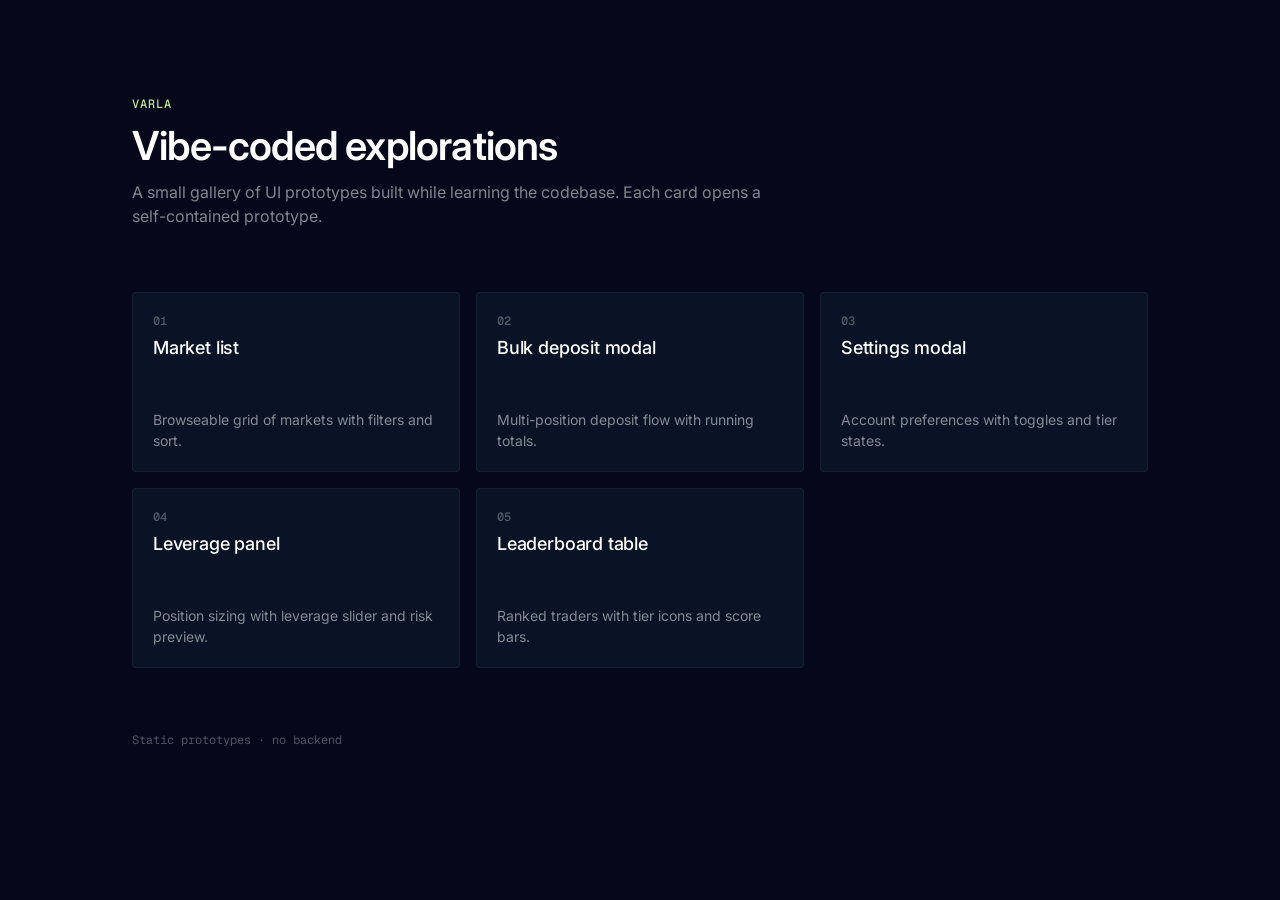
==== index.html @ 8a35f6c6 "Add files via upload" ====
<!DOCTYPE html>
<html lang="en">
  <head>
    <meta charset="UTF-8" />
    <meta name="viewport" content="width=device-width, initial-scale=1.0" />
    <title>Varla — Explorations</title>
    <link rel="preconnect" href="https://fonts.googleapis.com" />
    <link rel="preconnect" href="https://fonts.gstatic.com" crossorigin />
    <link
      href="https://fonts.googleapis.com/css2?family=Inter:wght@400;500;600&family=Geist+Mono:wght@400;500&display=swap"
      rel="stylesheet"
    />
    <link rel="stylesheet" href="hub.css" />
  </head>
  <body>
    <main class="hub">
      <header class="hub__header">
        <p class="hub__eyebrow">Varla</p>
        <h1 class="hub__title">Vibe-coded explorations</h1>
        <p class="hub__subtitle">
          A small gallery of UI prototypes built while learning the codebase.
          Each card opens a self-contained prototype.
        </p>
      </header>

      <ul class="hub__grid">
        <li>
          <a class="card" href="market-list/">
            <span class="card__index">01</span>
            <span class="card__name">Market list</span>
            <span class="card__desc">
              Browseable grid of markets with filters and sort.
            </span>
          </a>
        </li>
        <li>
          <a class="card" href="deposit-modal/">
            <span class="card__index">02</span>
            <span class="card__name">Bulk deposit modal</span>
            <span class="card__desc">
              Multi-position deposit flow with running totals.
            </span>
          </a>
        </li>
        <li>
          <a class="card" href="settings-modal/">
            <span class="card__index">03</span>
            <span class="card__name">Settings modal</span>
            <span class="card__desc">
              Account preferences with toggles and tier states.
            </span>
          </a>
        </li>
        <li>
          <a class="card" href="leverage-position/">
            <span class="card__index">04</span>
            <span class="card__name">Leverage panel</span>
            <span class="card__desc">
              Position sizing with leverage slider and risk preview.
            </span>
          </a>
        </li>
        <li>
          <a class="card" href="leaderboard-list/">
            <span class="card__index">05</span>
            <span class="card__name">Leaderboard table</span>
            <span class="card__desc">
              Ranked traders with tier icons and score bars.
            </span>
          </a>
        </li>
      </ul>

      <footer class="hub__footer">
        <span>Static prototypes · no backend</span>
      </footer>
    </main>
  </body>
</html>
---- hub.css ----
:root {
  --page-bg: #04081a;
  --base-special: #091325;
  --primary-special: #0c1931;

  --text-primary: #ffffff;
  --text-secondary: rgba(255, 255, 255, 0.5);
  --text-tertiary: rgba(255, 255, 255, 0.3);

  --accent-green-lime: #c3e382;
  --brand-blue-300: #7aa9ff;

  --alpha-white-800: rgba(255, 255, 255, 0.1);
  --alpha-white-900: rgba(255, 255, 255, 0.05);

  --font-sans: "Inter", system-ui, sans-serif;
  --font-mono: "Geist Mono", ui-monospace, monospace;
}

*,
*::before,
*::after {
  box-sizing: border-box;
}

html,
body {
  margin: 0;
  padding: 0;
  min-height: 100%;
}

body {
  font-family: var(--font-sans);
  background: var(--page-bg);
  color: var(--text-primary);
  -webkit-font-smoothing: antialiased;
  -moz-osx-font-smoothing: grayscale;
}

.hub {
  max-width: 1080px;
  margin: 0 auto;
  padding: 96px 32px 64px;
  display: flex;
  flex-direction: column;
  gap: 64px;
}

.hub__header {
  display: flex;
  flex-direction: column;
  gap: 12px;
  max-width: 640px;
}

.hub__eyebrow {
  margin: 0;
  font-family: var(--font-mono);
  font-size: 12px;
  font-weight: 500;
  letter-spacing: 0.08em;
  text-transform: uppercase;
  color: var(--accent-green-lime);
}

.hub__title {
  margin: 0;
  font-size: 40px;
  line-height: 1.1;
  font-weight: 600;
  letter-spacing: -0.02em;
}

.hub__subtitle {
  margin: 0;
  font-size: 16px;
  line-height: 1.5;
  color: var(--text-secondary);
}

.hub__grid {
  list-style: none;
  margin: 0;
  padding: 0;
  display: grid;
  grid-template-columns: repeat(auto-fill, minmax(260px, 1fr));
  gap: 16px;
}

.card {
  display: flex;
  flex-direction: column;
  gap: 8px;
  padding: 20px;
  min-height: 180px;
  text-decoration: none;
  color: inherit;
  background: var(--base-special);
  border: 1px solid var(--alpha-white-900);
  border-radius: 4px;
  transition:
    background 0.15s ease,
    border-color 0.15s ease,
    transform 0.15s ease;
}

.card:hover {
  background: var(--primary-special);
  border-color: var(--alpha-white-800);
  transform: translateY(-2px);
}

.card:focus-visible {
  outline: 2px solid var(--brand-blue-300);
  outline-offset: 2px;
}

.card__index {
  font-family: var(--font-mono);
  font-size: 12px;
  font-weight: 500;
  color: var(--text-tertiary);
}

.card__name {
  font-size: 18px;
  font-weight: 500;
  letter-spacing: -0.01em;
}

.card__desc {
  margin-top: auto;
  font-size: 14px;
  line-height: 1.5;
  color: var(--text-secondary);
}

.hub__footer {
  font-family: var(--font-mono);
  font-size: 12px;
  color: var(--text-tertiary);
}

@media (max-width: 640px) {
  .hub {
    padding: 48px 20px 40px;
    gap: 40px;
  }
  .hub__title {
    font-size: 30px;
  }
}
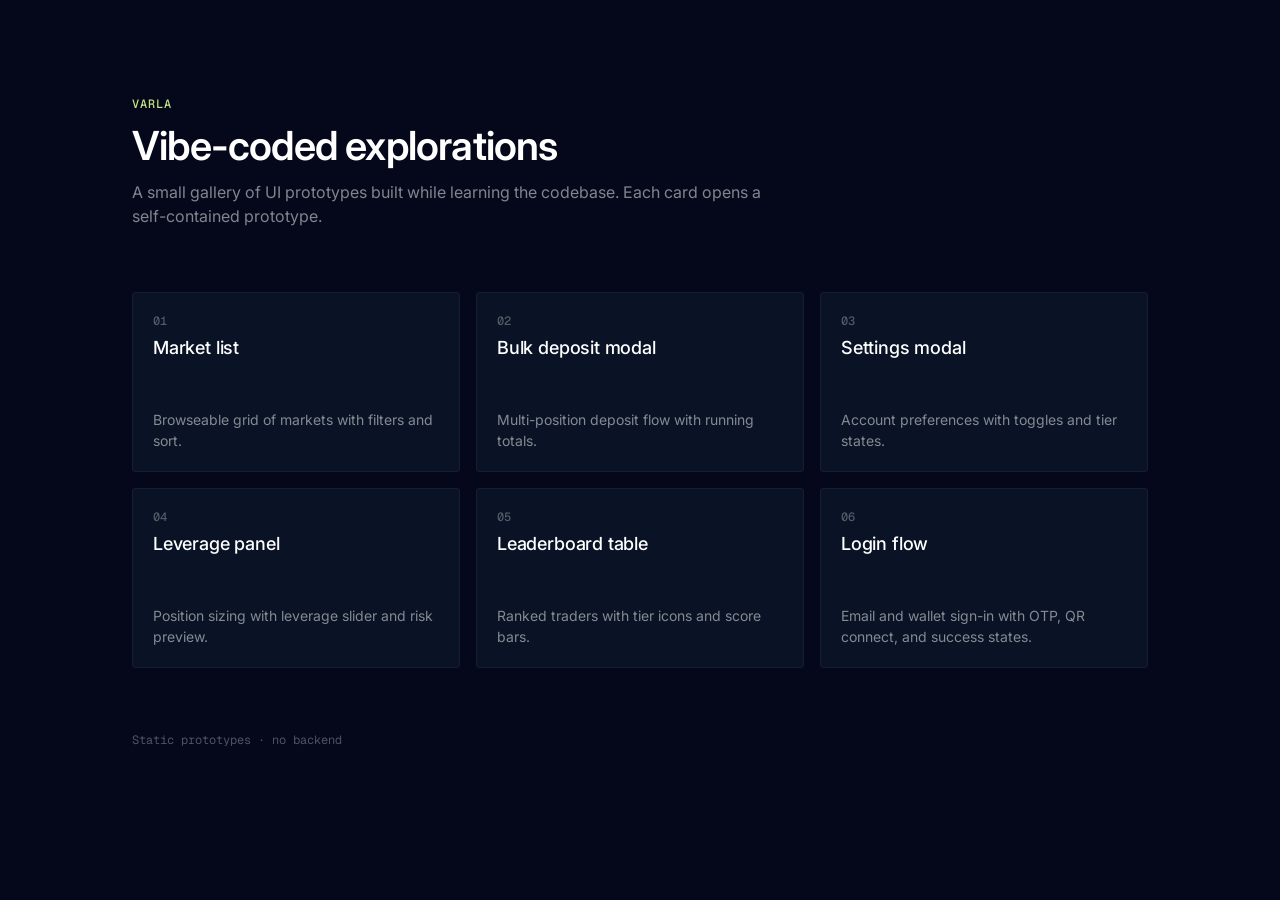
==== commit 94191a39: "Update index.html" ====
--- a/index.html
+++ b/index.html
@@ -69,6 +69,15 @@
             </span>
           </a>
         </li>
+        <li>
+          <a class="card" href="login-flow/">
+            <span class="card__index">06</span>
+            <span class="card__name">Login flow</span>
+            <span class="card__desc">
+              Email and wallet sign-in with OTP, QR connect, and success states.
+            </span>
+          </a>
+        </li>
       </ul>
 
       <footer class="hub__footer">
